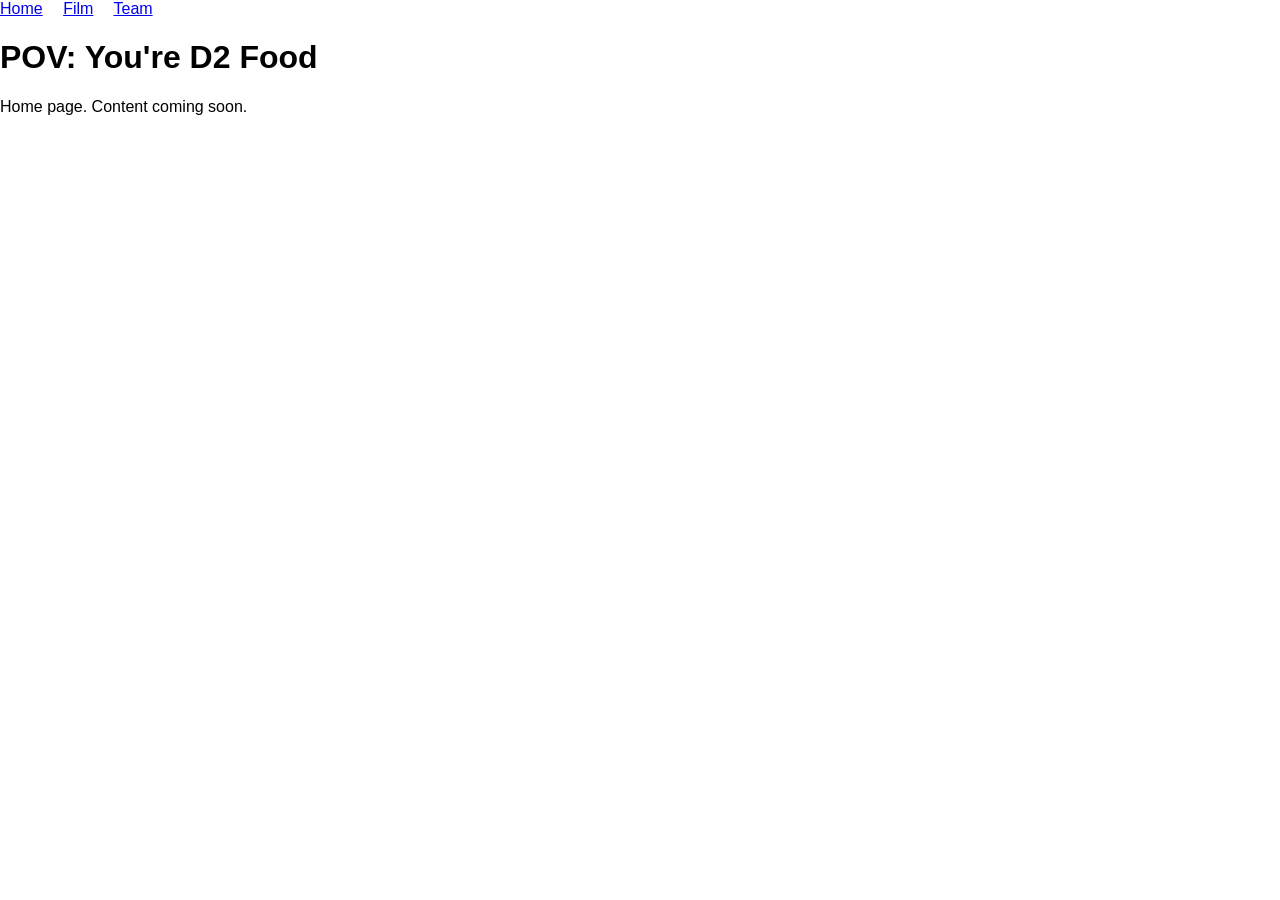
==== index.html @ 556e0978 "Initial commit" ====
<!DOCTYPE html>
<html lang="en">
<head>
  <meta charset="UTF-8">
  <title>POV: You're D2 Food</title>
  <link rel="stylesheet" href="style.css">
</head>
<body>
  <nav class="navbar">
    <a href="./" class="current">Home</a>
    <a href="film/">Film</a>
    <a href="team/">Team</a>
  </nav>

  <h1>POV: You're D2 Food</h1>
  <p>Home page. Content coming soon.</p>
</body>
</html>
---- style.css ----
/* Step 1: no real styling yet. Just enough to read the page. */
body {
  font-family: Arial, sans-serif;
  margin: 0;
}

.navbar a {
  margin-right: 16px;
}
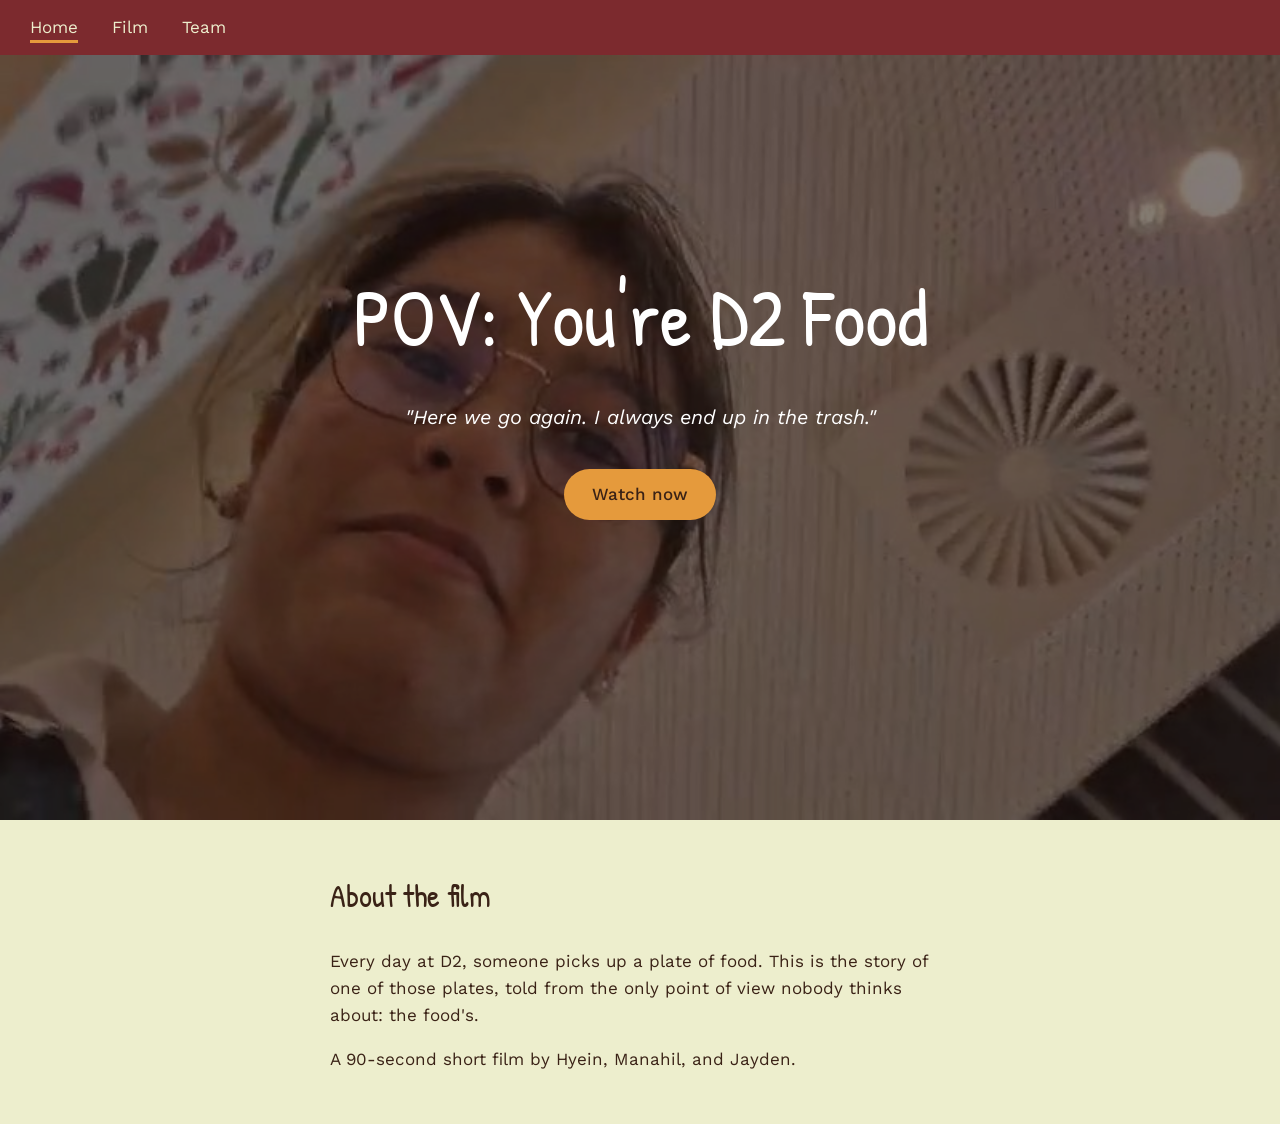
==== commit 40552a35: "Add styling and static staircase layout" ====
--- a/index.html
+++ b/index.html
@@ -2,17 +2,44 @@
 <html lang="en">
 <head>
   <meta charset="UTF-8">
+  <meta name="viewport" content="width=device-width, initial-scale=1">
   <title>POV: You're D2 Food</title>
+
+  <!-- Fonts: Patrick Hand is handwritten, like the caption at the end of our film -->
+  <link rel="preconnect" href="https://fonts.googleapis.com">
+  <link href="https://fonts.googleapis.com/css2?family=Patrick+Hand&family=Work+Sans:wght@400;500&display=swap" rel="stylesheet">
+
   <link rel="stylesheet" href="style.css">
 </head>
 <body>
+
+  <!-- Navbar (same on every page). The red matches the trays at D2. -->
   <nav class="navbar">
     <a href="./" class="current">Home</a>
     <a href="film/">Film</a>
     <a href="team/">Team</a>
   </nav>
 
-  <h1>POV: You're D2 Food</h1>
-  <p>Home page. Content coming soon.</p>
+  <!-- Hero: a still from the film, shot from the food's point of view -->
+  <div class="hero">
+    <div class="hero-dark-layer">
+      <h1 class="hero-title">POV: You're D2 Food</h1>
+      <p class="hero-tagline">"Here we go again. I always end up in the trash."</p>
+      <a href="film/" class="button">Watch now</a>
+    </div>
+  </div>
+
+  <!-- Short synopsis. It sets up the story without giving away the ending. -->
+  <div class="synopsis">
+    <h2>About the film</h2>
+    <p>
+      Every day at D2, someone picks up a plate of food. This is the story of one
+      of those plates, told from the only point of view nobody thinks about: the food's.
+    </p>
+    <p>
+      A 90-second short film by Hyein, Manahil, and Jayden.
+    </p>
+  </div>
+
 </body>
 </html>
--- a/style.css
+++ b/style.css
@@ -1,9 +1,332 @@
-/* Step 1: no real styling yet. Just enough to read the page. */
+/* =========================================================
+   Colors (all taken from our film):
+   tray red     #7c2a2e   the red trays at D2
+   chocolate    #3a2216   the chocolate sauce (used for text)
+   pistachio    #edeecd   the pistachio sauce (starting background)
+   mango        #e59a3c   the mango pieces
+   steel        #c2c8cd   the steel trash bin (ending background)
+   ========================================================= */
+
+
+/* ---------- Basic page setup ---------- */
 body {
-  font-family: Arial, sans-serif;
   margin: 0;
+  font-family: "Work Sans", Arial, sans-serif;
+  font-size: 17px;
+  line-height: 1.6;
+  color: #3a2216;
+  background-color: #edeecd;
+}
+
+/* Headings use the handwritten font, like the caption in our film */
+h1, h2 {
+  font-family: "Patrick Hand", "Comic Sans MS", cursive;
+  font-weight: normal;
+}
+
+h1 {
+  font-size: 44px;
+}
+
+h2 {
+  font-size: 32px;
+}
+
+
+/* ---------- Navbar ---------- */
+.navbar {
+  background-color: #7c2a2e;
+  padding: 14px 30px;
+  position: relative;
+  z-index: 20;
 }
 
 .navbar a {
-  margin-right: 16px;
-}
+  color: #edeecd;
+  text-decoration: none;
+  margin-right: 28px;
+  font-size: 17px;
+}
+
+.navbar a:hover {
+  text-decoration: underline;
+}
+
+/* The page you are on is marked with a mango underline */
+.navbar a.current {
+  border-bottom: 3px solid #e59a3c;
+  padding-bottom: 3px;
+}
+
+
+/* ---------- Button (used on home and ending screen) ---------- */
+.button {
+  display: inline-block;
+  background-color: #e59a3c;
+  color: #3a2216;
+  font-family: "Work Sans", Arial, sans-serif;
+  font-size: 17px;
+  font-weight: 500;
+  text-decoration: none;
+  padding: 12px 28px;
+  border: none;
+  border-radius: 30px;
+  cursor: pointer;
+}
+
+.button:hover {
+  background-color: #edeecd;
+}
+
+
+/* ---------- Home page ---------- */
+.hero {
+  background-image: url("assets/hero.jpg");
+  background-size: cover;
+  background-position: center;
+  height: 85vh;
+}
+
+/* A see-through dark layer on top of the photo so the white text is readable */
+.hero-dark-layer {
+  background-color: rgba(30, 18, 12, 0.55);
+  height: 100%;
+  text-align: center;
+  padding-top: 22vh;
+  box-sizing: border-box;
+}
+
+.hero-title {
+  color: white;
+  font-size: 80px;
+  margin: 0;
+}
+
+.hero-tagline {
+  color: white;
+  font-size: 20px;
+  font-style: italic;
+  margin-bottom: 36px;
+}
+
+.synopsis {
+  max-width: 620px;
+  margin: 50px auto;
+  padding: 0 24px;
+}
+
+
+/* ---------- Film page ---------- */
+
+/* The background slowly changes color as the plate moves down (see script.js) */
+.film-page {
+  transition: background-color 2s;
+}
+
+/* Ready screen: covers the page until the visitor presses Begin. */
+.intro {
+  position: fixed;
+  top: 0;
+  left: 0;
+  width: 100%;
+  height: 100%;
+  background-color: rgba(20, 14, 12, 0.94);
+  text-align: center;
+  padding-top: 28vh;
+  box-sizing: border-box;
+  opacity: 1;
+  visibility: visible;
+  transition: opacity 1s;
+  z-index: 10;
+}
+
+.intro h1 {
+  color: white;
+  font-size: 56px;
+  margin: 0 0 20px 0;
+}
+
+.intro-rules {
+  color: white;
+  font-size: 18px;
+  margin-bottom: 34px;
+}
+
+/* Added by script.js once the visitor presses Begin */
+.intro.hide {
+  opacity: 0;
+  visibility: hidden;
+}
+
+.video-box {
+  text-align: center;
+  margin: 10px auto 0 auto;
+  max-width: 760px;
+  padding: 0 20px;
+}
+
+.video-box video {
+  width: 100%;
+  background-color: black;
+}
+
+.chapter-label {
+  font-family: "Patrick Hand", "Comic Sans MS", cursive;
+  font-size: 32px;
+  margin: 10px 0 0 0;
+}
+
+.instructions {
+  font-size: 17px;
+  font-weight: 500;
+  color: #7c2a2e;
+  margin-top: 6px;
+}
+
+/* The staircase area. Steps and the plate are placed inside it with left/top. */
+.stairs {
+  position: relative;
+  width: 880px;
+  height: 560px;
+  margin: 20px auto 60px auto;
+}
+
+/* Each step looks like a block of stairs */
+.step {
+  position: absolute;
+  width: 140px;
+  height: 34px;
+  background-color: #d9d3bd;
+  border-bottom: 10px solid #b3aa8f;
+  font-family: "Patrick Hand", "Comic Sans MS", cursive;
+  font-size: 20px;
+  text-align: center;
+  line-height: 34px;
+  transition: opacity 1s;
+}
+
+/* Where each step sits: every step is lower and further right than the last one */
+#step-0 { left: 20px;  top: 90px;  }
+#step-1 { left: 140px; top: 160px; }
+#step-2 { left: 260px; top: 230px; }
+#step-3 { left: 380px; top: 300px; }
+#step-4 { left: 500px; top: 370px; }
+#step-5 { left: 620px; top: 440px; }
+
+/* Step the plate has already left */
+.step.done {
+  opacity: 0.45;
+}
+
+/* Step the plate is on right now */
+.step.current {
+  background-color: #7c2a2e;
+  border-bottom-color: #4f1a1d;
+  color: #edeecd;
+}
+
+/* The trash bin at the bottom of the stairs */
+.bin {
+  position: absolute;
+  left: 770px;
+  top: 420px;
+  width: 110px;
+  border-radius: 6px;
+}
+
+/* The plate the visitor drags */
+.plate {
+  position: absolute;
+  width: 80px;
+  height: 80px;
+  border-radius: 50%;
+  cursor: not-allowed;
+  transition: left 0.4s, top 0.4s, transform 0.8s, opacity 0.8s;
+}
+
+/* When the chapter is over, the plate glows so the visitor knows they can move it */
+.plate.unlocked {
+  cursor: grab;
+  animation: glow 1.4s infinite;
+}
+
+@keyframes glow {
+  0%   { box-shadow: 0 0 0 0 rgba(229, 154, 60, 0.9); }
+  100% { box-shadow: 0 0 0 16px rgba(229, 154, 60, 0); }
+}
+
+/* While dragging, turn the transition off so the plate follows the mouse exactly */
+.plate.dragging {
+  cursor: grabbing;
+  transition: none;
+  animation: none;
+}
+
+/* The plate shrinks and disappears into the bin */
+.plate.thrown-away {
+  transform: scale(0.1);
+  opacity: 0;
+}
+
+/* The ending screen covers everything, but stays invisible until the end */
+.ending {
+  position: fixed;
+  top: 0;
+  left: 0;
+  width: 100%;
+  height: 100%;
+  background-color: rgba(20, 14, 12, 0.94);
+  text-align: center;
+  padding-top: 30vh;
+  box-sizing: border-box;
+  opacity: 0;
+  visibility: hidden;
+  transition: opacity 2s;
+}
+
+.ending.show {
+  opacity: 1;
+  visibility: visible;
+}
+
+.ending-caption {
+  font-family: "Patrick Hand", "Comic Sans MS", cursive;
+  font-size: 56px;
+  line-height: 1.2;
+  color: white;
+  margin-bottom: 40px;
+}
+
+
+/* ---------- Team page ---------- */
+.team {
+  text-align: center;
+  margin-top: 40px;
+}
+
+/* inline-block puts the three members next to each other */
+.member {
+  display: inline-block;
+  margin: 20px 30px;
+}
+
+.member img {
+  width: 170px;
+  height: 170px;
+  border-radius: 50%;
+  object-fit: cover;
+  border: 5px solid #7c2a2e;
+}
+
+.member p {
+  font-family: "Patrick Hand", "Comic Sans MS", cursive;
+  font-size: 26px;
+  margin: 8px 0 0 0;
+}
+
+.credits {
+  max-width: 620px;
+  margin: 40px auto 60px auto;
+  padding: 0 24px;
+  text-align: center;
+}
